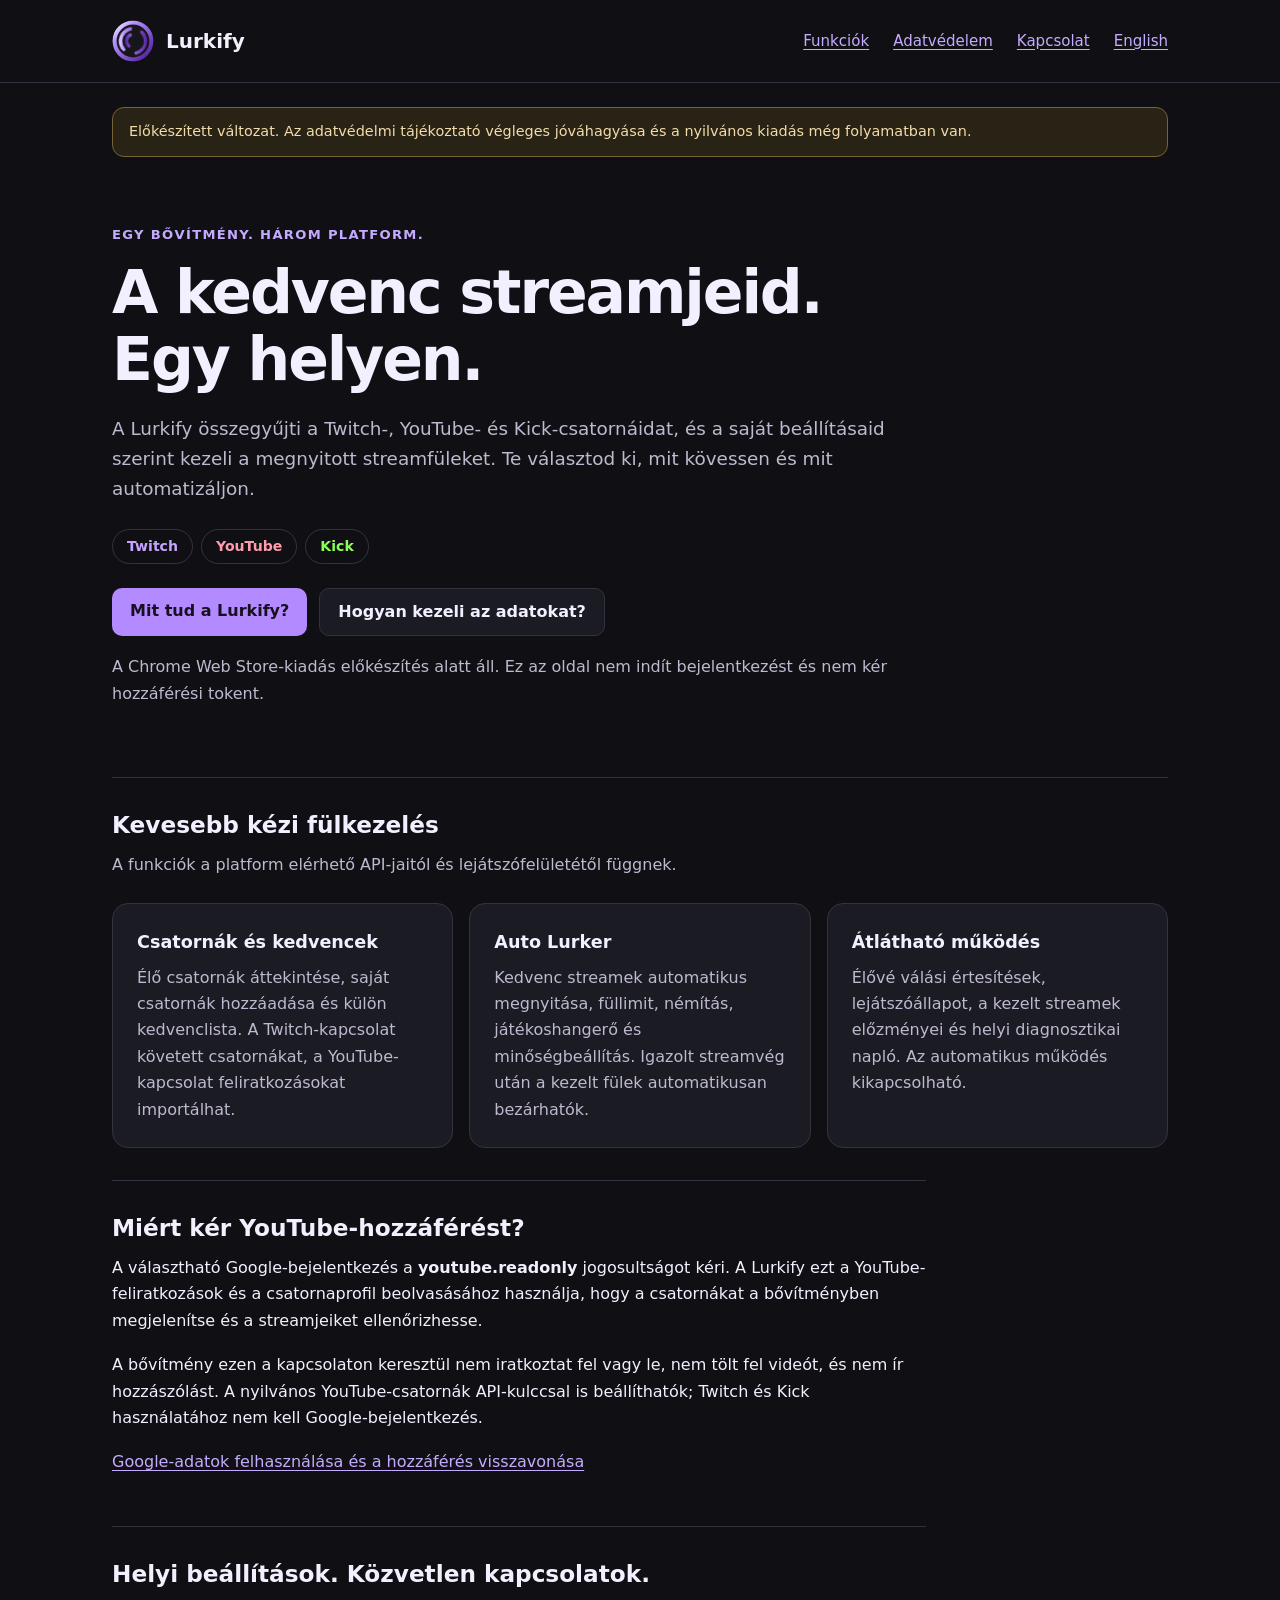
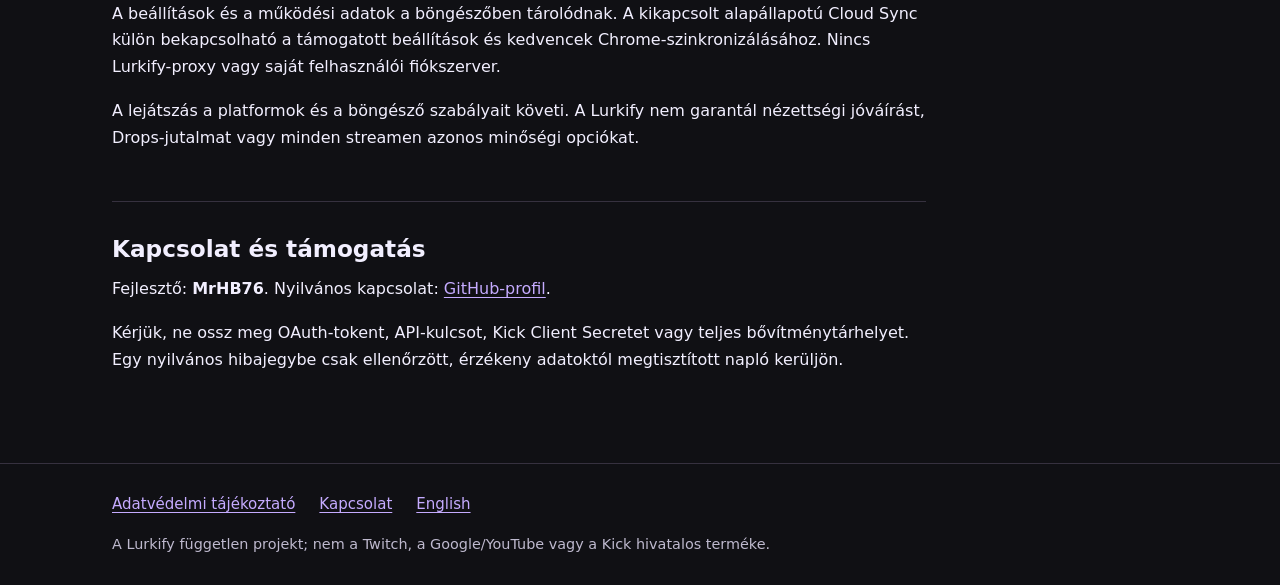
==== index.html @ 9ad795c5 "Add Lurkify website preview" ====
<!doctype html>
<html lang="hu">
<head>
  <meta charset="utf-8">
  <meta name="google-site-verification" content="Ak_EJOQAU0sR8zW3YfCiB4g4YT2cnSu3ITK-AH7gWXA" />
  <meta name="viewport" content="width=device-width, initial-scale=1">
  <meta name="description" content="Lurkify: Twitch-, YouTube- és Kick-streamek, kedvencek és automatikus streamfül-kezelés egy böngészőbővítményben.">
  <meta name="robots" content="noindex, follow">
  <meta name="referrer" content="no-referrer">
  <title>Lurkify — Streamek, egy helyen</title>
  <link rel="icon" href="logo.svg" type="image/svg+xml">
  <link rel="stylesheet" href="styles.css">
  <link rel="alternate" hreflang="en" href="en.html">
</head>
<body data-release-status="draft">
  <a class="skip-link" href="#main">Ugrás a tartalomra</a>
  <header class="site-header">
    <div class="shell header-inner">
      <a class="brand" href="index.html"><img src="logo.svg" alt="" width="42" height="42">Lurkify</a>
      <nav aria-label="Fő navigáció">
        <a href="#features">Funkciók</a><a href="privacy.html">Adatvédelem</a><a href="#contact">Kapcsolat</a>
        <a href="en.html" lang="en" hreflang="en">English</a>
      </nav>
    </div>
  </header>
  <main id="main" class="shell">
    <aside class="draft-notice">Előkészített változat. Az adatvédelmi tájékoztató végleges jóváhagyása és a nyilvános kiadás még folyamatban van.</aside>
    <section class="hero" aria-labelledby="hero-title">
      <span class="eyebrow">Egy bővítmény. Három platform.</span>
      <h1 id="hero-title">A kedvenc streamjeid.<br>Egy helyen.</h1>
      <p class="lead">A Lurkify összegyűjti a Twitch-, YouTube- és Kick-csatornáidat, és a saját beállításaid szerint kezeli a megnyitott streamfüleket. Te választod ki, mit kövessen és mit automatizáljon.</p>
      <div class="platforms" aria-label="Támogatott platformok"><span class="platform twitch">Twitch</span><span class="platform youtube">YouTube</span><span class="platform kick">Kick</span></div>
      <div class="actions"><a class="button" href="#features">Mit tud a Lurkify?</a><a class="button secondary" href="privacy.html">Hogyan kezeli az adatokat?</a></div>
      <p class="muted" style="margin-top: 18px">A Chrome Web Store-kiadás előkészítés alatt áll. Ez az oldal nem indít bejelentkezést és nem kér hozzáférési tokent.</p>
    </section>
    <section id="features" class="section" aria-labelledby="features-title">
      <h2 id="features-title">Kevesebb kézi fülkezelés</h2>
      <p class="muted">A funkciók a platform elérhető API-jaitól és lejátszófelületétől függnek.</p>
      <div class="grid">
        <article class="card"><h3>Csatornák és kedvencek</h3><p>Élő csatornák áttekintése, saját csatornák hozzáadása és külön kedvenclista. A Twitch-kapcsolat követett csatornákat, a YouTube-kapcsolat feliratkozásokat importálhat.</p></article>
        <article class="card"><h3>Auto Lurker</h3><p>Kedvenc streamek automatikus megnyitása, füllimit, némítás, játékoshangerő és minőségbeállítás. Igazolt streamvég után a kezelt fülek automatikusan bezárhatók.</p></article>
        <article class="card"><h3>Átlátható működés</h3><p>Élővé válási értesítések, lejátszóállapot, a kezelt streamek előzményei és helyi diagnosztikai napló. Az automatikus működés kikapcsolható.</p></article>
      </div>
    </section>
    <section class="section reading" aria-labelledby="google-title">
      <h2 id="google-title">Miért kér YouTube-hozzáférést?</h2>
      <p>A választható Google-bejelentkezés a <strong>youtube.readonly</strong> jogosultságot kéri. A Lurkify ezt a YouTube-feliratkozások és a csatornaprofil beolvasásához használja, hogy a csatornákat a bővítményben megjelenítse és a streamjeiket ellenőrizhesse.</p>
      <p>A bővítmény ezen a kapcsolaton keresztül nem iratkoztat fel vagy le, nem tölt fel videót, és nem ír hozzászólást. A nyilvános YouTube-csatornák API-kulccsal is beállíthatók; Twitch és Kick használatához nem kell Google-bejelentkezés.</p>
      <p><a href="privacy.html#google-data">Google-adatok felhasználása és a hozzáférés visszavonása</a></p>
    </section>
    <section class="section reading" aria-labelledby="local-title">
      <h2 id="local-title">Helyi beállítások. Közvetlen kapcsolatok.</h2>
      <p>A beállítások és a működési adatok a böngészőben tárolódnak. A kikapcsolt alapállapotú Cloud Sync külön bekapcsolható a támogatott beállítások és kedvencek Chrome-szinkronizálásához. Nincs Lurkify-proxy vagy saját felhasználói fiókszerver.</p>
      <p>A lejátszás a platformok és a böngésző szabályait követi. A Lurkify nem garantál nézettségi jóváírást, Drops-jutalmat vagy minden streamen azonos minőségi opciókat.</p>
    </section>
    <section id="contact" class="section reading" aria-labelledby="contact-title">
      <h2 id="contact-title">Kapcsolat és támogatás</h2>
      <p>Fejlesztő: <strong>MrHB76</strong>. Nyilvános kapcsolat: <a href="https://github.com/MrHB76">GitHub-profil</a>.</p>
      <p>Kérjük, ne ossz meg OAuth-tokent, API-kulcsot, Kick Client Secretet vagy teljes bővítménytárhelyet. Egy nyilvános hibajegybe csak ellenőrzött, érzékeny adatoktól megtisztított napló kerüljön.</p>
    </section>
  </main>
  <footer class="site-footer"><div class="shell"><nav aria-label="Lábléc"><a href="privacy.html">Adatvédelmi tájékoztató</a><a href="#contact">Kapcsolat</a><a href="en.html" lang="en">English</a></nav><p class="footer-note">A Lurkify független projekt; nem a Twitch, a Google/YouTube vagy a Kick hivatalos terméke.</p></div></footer>
</body>
</html>
---- styles.css ----
:root {
  color-scheme: dark;
  --bg: #101014;
  --panel: #1b1b23;
  --text: #f2efff;
  --muted: #beb9ce;
  --accent: #c5abff;
  --line: #36313f;
  font-family: system-ui, -apple-system, BlinkMacSystemFont, "Segoe UI", sans-serif;
  line-height: 1.65;
}
* { box-sizing: border-box; }
body { margin: 0; background: var(--bg); color: var(--text); }
a { color: var(--accent); text-underline-offset: .2em; }
a:hover { color: #fff; }
a:focus-visible { outline: 3px solid var(--accent); outline-offset: 5px; border-radius: 3px; }
.shell { width: min(100% - 40px, 1056px); margin-inline: auto; }
.site-header { border-bottom: 1px solid var(--line); }
.header-inner { display: flex; align-items: center; justify-content: space-between; gap: 24px; padding-block: 20px; }
.brand { display: inline-flex; align-items: center; gap: 12px; color: var(--text); font-size: 1.25rem; font-weight: 750; text-decoration: none; }
.brand img { display: block; width: 42px; height: 42px; }
nav { display: flex; align-items: center; flex-wrap: wrap; gap: 12px 24px; }
nav a { font-size: .94rem; }
.draft-notice { border: 1px solid #786335; border-radius: 12px; background: #292315; color: #f3dca9; padding: 12px 16px; margin-block: 24px; font-size: .9rem; }
.hero { padding-block: 40px 52px; max-width: 800px; }
.eyebrow { color: var(--accent); font-size: .82rem; font-weight: 750; letter-spacing: .1em; text-transform: uppercase; }
h1 { margin-block: 12px 20px; font-size: clamp(2.1rem, 5.4vw, 3.75rem); line-height: 1.12; letter-spacing: -.035em; text-wrap: balance; }
h2 { font-size: 1.45rem; line-height: 1.3; margin-block: 0 12px; }
h3 { font-size: 1.1rem; margin-block: 0 8px; }
p { margin-block: 0 18px; }
.lead { max-width: 70ch; font-size: 1.15rem; color: var(--muted); }
.platforms { display: flex; flex-wrap: wrap; gap: 8px; margin-block: 24px; }
.platform { border: 1px solid var(--line); border-radius: 99px; padding: 5px 14px; font-size: .88rem; font-weight: 650; }
.twitch { color: #c7a3ff; }
.youtube { color: #ff9bad; }
.kick { color: #8aff56; }
.actions { display: flex; flex-wrap: wrap; gap: 12px; }
.button { display: inline-block; padding: 10px 18px; background: #b38aff; color: #171020; border-radius: 10px; text-decoration: none; font-weight: 700; }
.button:hover { background: #d3baff; color: #171020; }
.button.secondary { background: var(--panel); border: 1px solid var(--line); color: var(--text); }
.section { padding-block: 32px; border-top: 1px solid var(--line); }
.grid { display: grid; grid-template-columns: repeat(3, minmax(0, 1fr)); gap: 16px; margin-top: 24px; }
.card { background: var(--panel); border: 1px solid var(--line); border-radius: 16px; padding: 24px; }
.card p:last-child { margin: 0; }
.muted, .card p, .footer-note { color: var(--muted); }
.reading { max-width: 80ch; }
.reading h1 { font-size: clamp(2rem, 5vw, 3rem); }
.reading section { padding-top: 24px; }
ul, ol { padding-left: 1.4em; }
li { padding-left: .2em; margin-block: 8px; }
.policy-facts { padding: 18px 22px; border: 1px solid var(--line); border-radius: 12px; background: var(--panel); }
.policy-facts p:last-child { margin: 0; }
.site-footer { margin-top: 40px; padding-block: 28px; border-top: 1px solid var(--line); font-size: .9rem; }
.site-footer nav { margin-bottom: 16px; }
.site-footer p:last-child { margin: 0; }
.skip-link { position: absolute; top: 10px; left: 10px; padding: 10px 16px; background: var(--panel); z-index: 1; transform: translateY(-200%); }
.skip-link:focus { transform: translateY(0); }
img { max-width: 100%; }
main, section, .card, nav a, p, li { overflow-wrap: anywhere; }
@media (max-width: 720px) {
  .header-inner { align-items: flex-start; flex-direction: column; gap: 14px; }
  .grid { grid-template-columns: 1fr; }
  .hero { padding-block: 24px 36px; }
  .card { padding: 20px; }
}
@media (prefers-reduced-motion: reduce) {
  *, *::before, *::after { animation: none !important; transition: none !important; scroll-behavior: auto !important; }
}
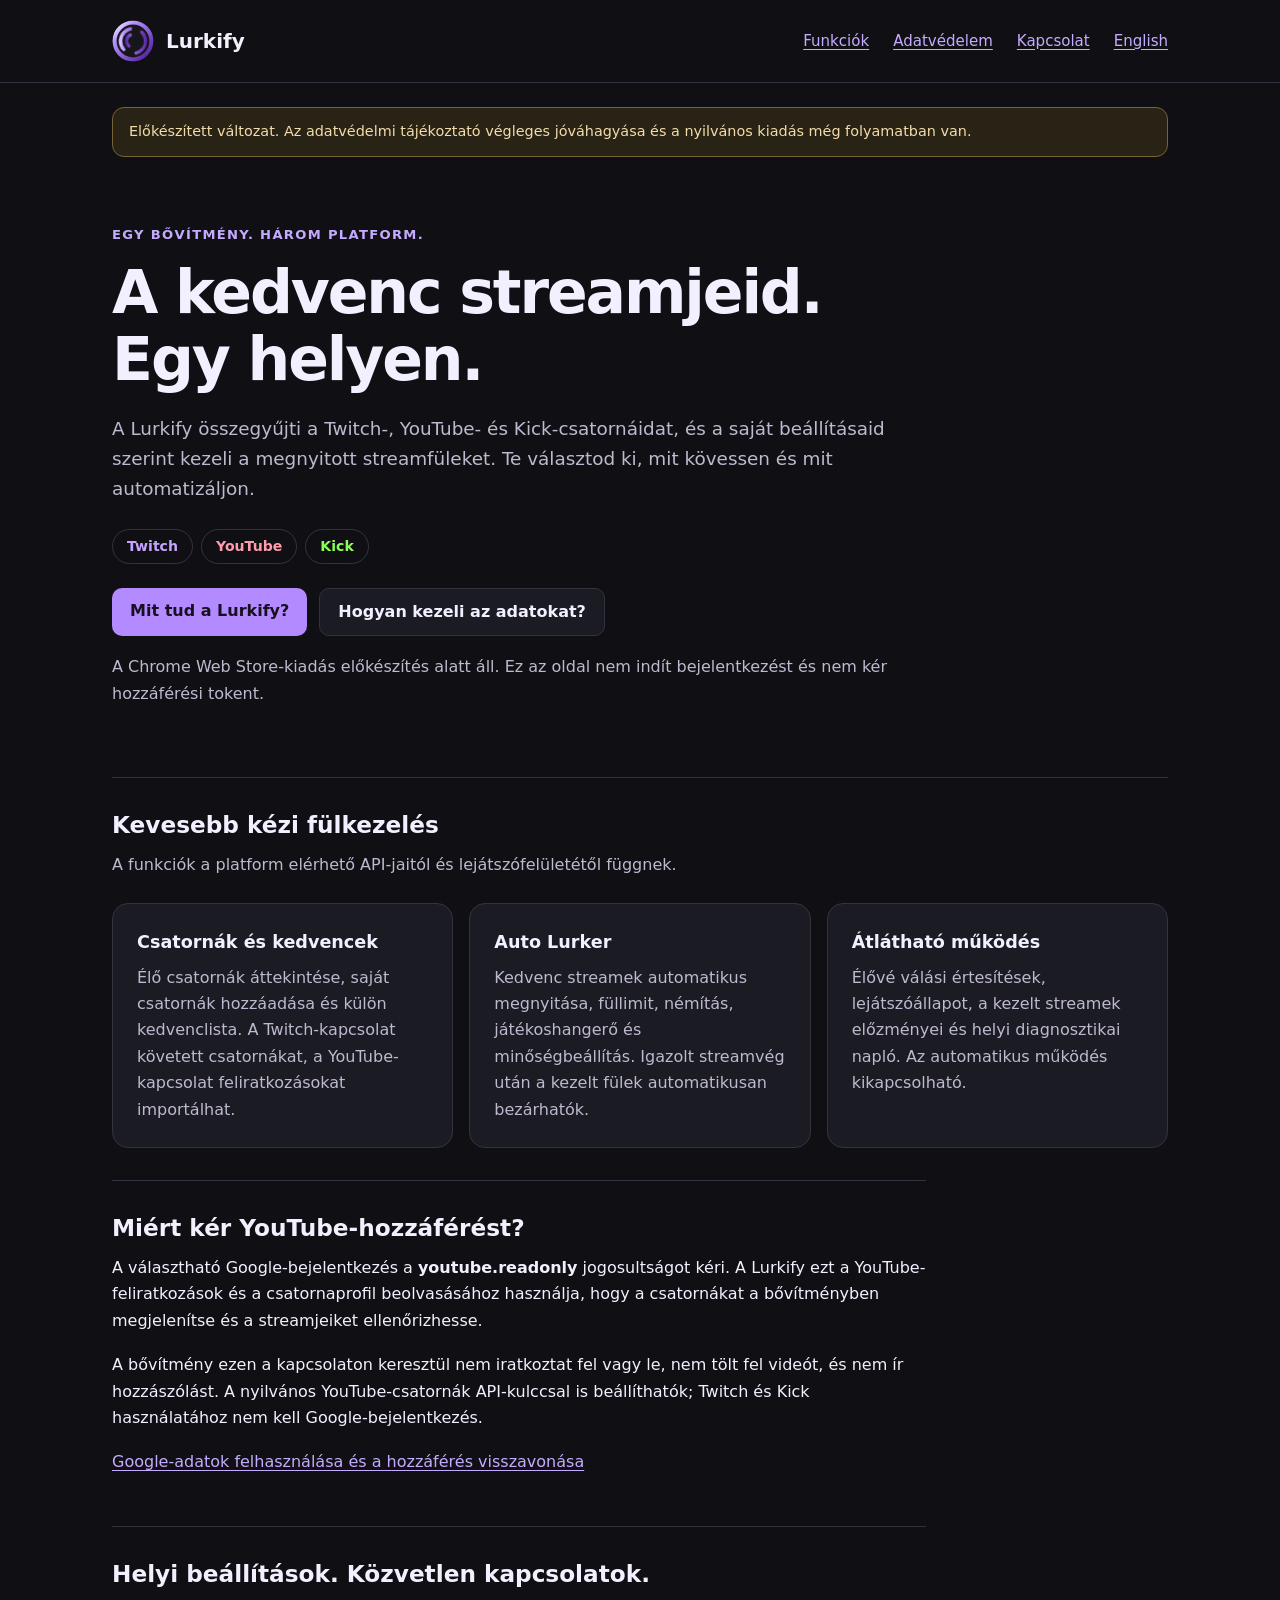
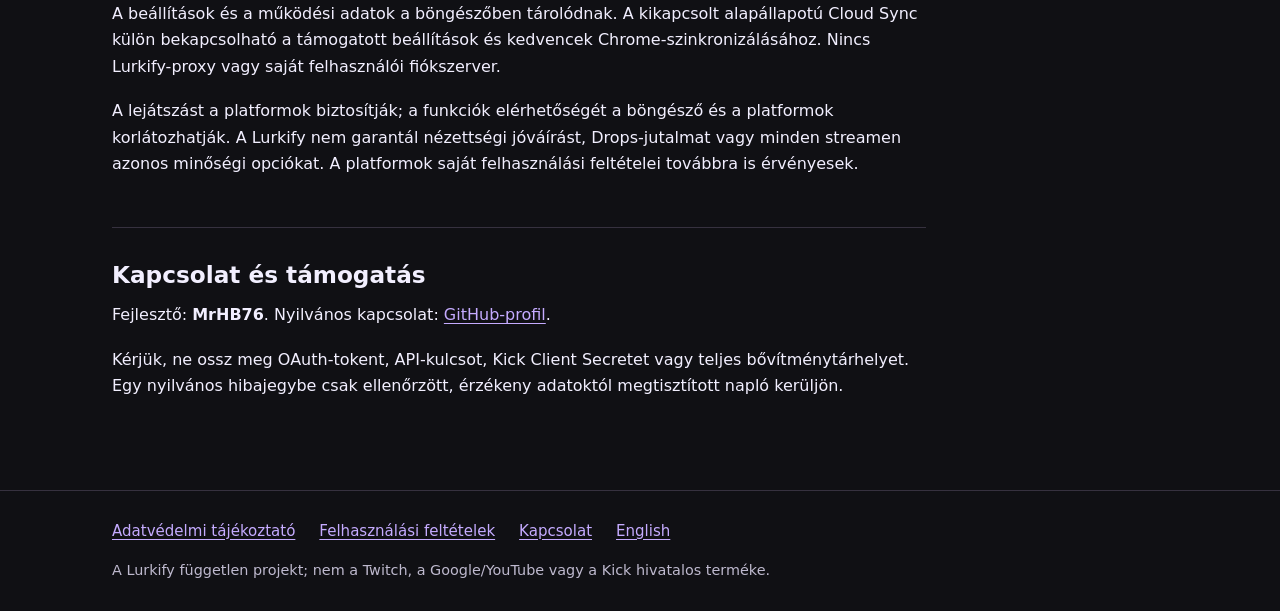
==== commit 2297135f: "Update website and add terms drafts" ====
--- a/index.html
+++ b/index.html
@@ -51,7 +51,7 @@
     <section class="section reading" aria-labelledby="local-title">
       <h2 id="local-title">Helyi beállítások. Közvetlen kapcsolatok.</h2>
       <p>A beállítások és a működési adatok a böngészőben tárolódnak. A kikapcsolt alapállapotú Cloud Sync külön bekapcsolható a támogatott beállítások és kedvencek Chrome-szinkronizálásához. Nincs Lurkify-proxy vagy saját felhasználói fiókszerver.</p>
-      <p>A lejátszás a platformok és a böngésző szabályait követi. A Lurkify nem garantál nézettségi jóváírást, Drops-jutalmat vagy minden streamen azonos minőségi opciókat.</p>
+      <p>A lejátszást a platformok biztosítják; a funkciók elérhetőségét a böngésző és a platformok korlátozhatják. A Lurkify nem garantál nézettségi jóváírást, Drops-jutalmat vagy minden streamen azonos minőségi opciókat. A platformok saját felhasználási feltételei továbbra is érvényesek.</p>
     </section>
     <section id="contact" class="section reading" aria-labelledby="contact-title">
       <h2 id="contact-title">Kapcsolat és támogatás</h2>
@@ -59,6 +59,6 @@
       <p>Kérjük, ne ossz meg OAuth-tokent, API-kulcsot, Kick Client Secretet vagy teljes bővítménytárhelyet. Egy nyilvános hibajegybe csak ellenőrzött, érzékeny adatoktól megtisztított napló kerüljön.</p>
     </section>
   </main>
-  <footer class="site-footer"><div class="shell"><nav aria-label="Lábléc"><a href="privacy.html">Adatvédelmi tájékoztató</a><a href="#contact">Kapcsolat</a><a href="en.html" lang="en">English</a></nav><p class="footer-note">A Lurkify független projekt; nem a Twitch, a Google/YouTube vagy a Kick hivatalos terméke.</p></div></footer>
+  <footer class="site-footer"><div class="shell"><nav aria-label="Lábléc"><a href="privacy.html">Adatvédelmi tájékoztató</a><a href="terms.html">Felhasználási feltételek</a><a href="#contact">Kapcsolat</a><a href="en.html" lang="en">English</a></nav><p class="footer-note">A Lurkify független projekt; nem a Twitch, a Google/YouTube vagy a Kick hivatalos terméke.</p></div></footer>
 </body>
 </html>
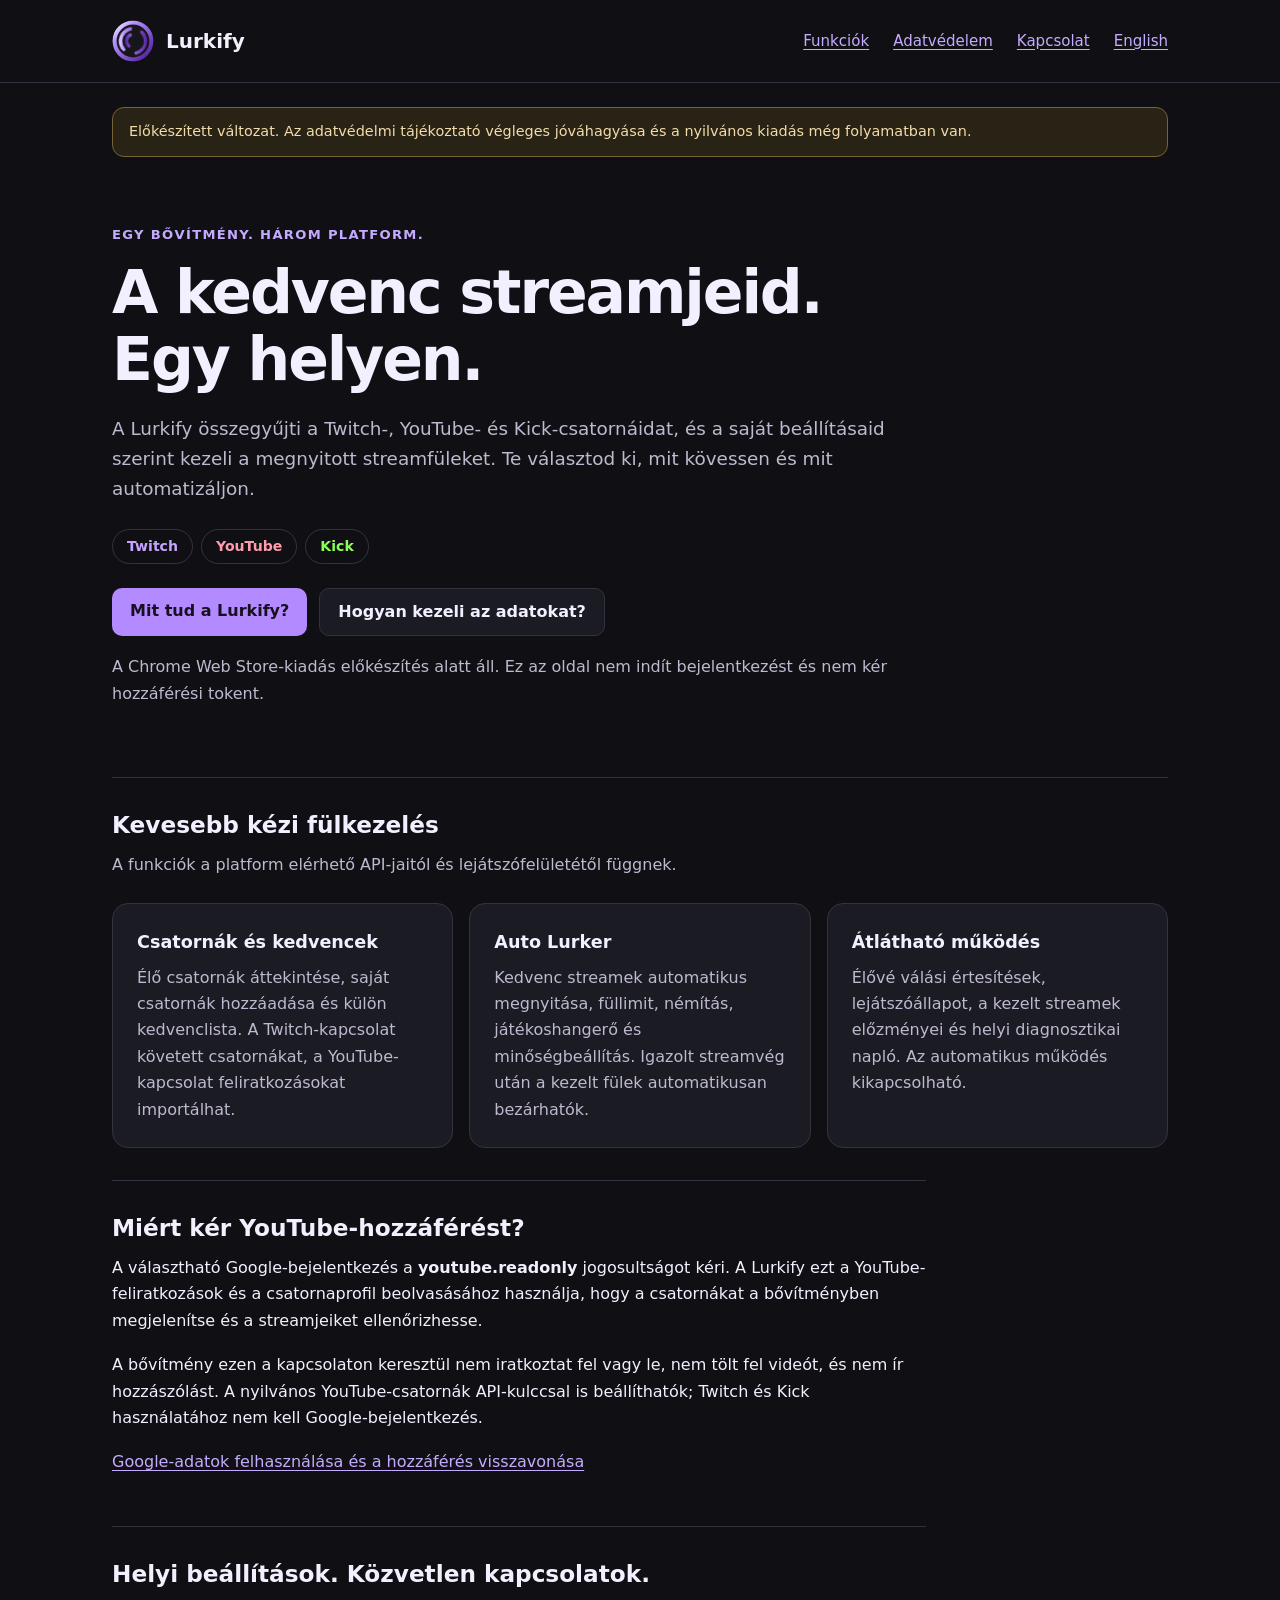
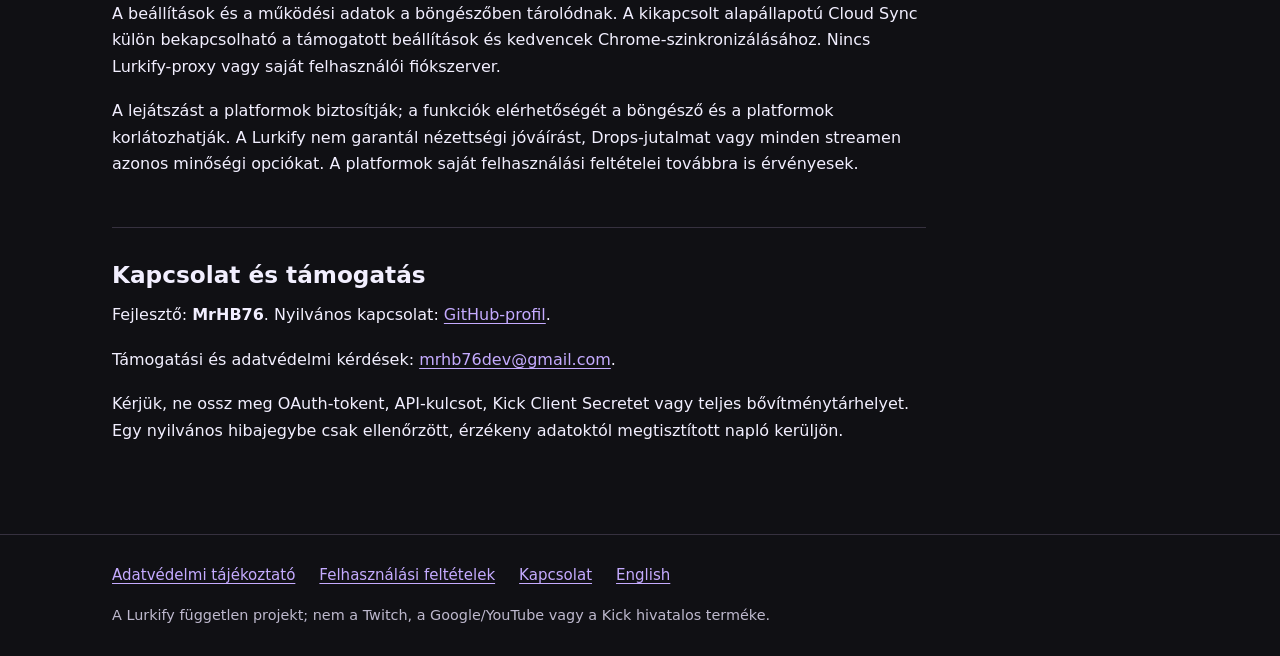
==== commit 5996abab: "Update website titles and contact email" ====
--- a/index.html
+++ b/index.html
@@ -7,7 +7,7 @@
   <meta name="description" content="Lurkify: Twitch-, YouTube- és Kick-streamek, kedvencek és automatikus streamfül-kezelés egy böngészőbővítményben.">
   <meta name="robots" content="noindex, follow">
   <meta name="referrer" content="no-referrer">
-  <title>Lurkify — Streamek, egy helyen</title>
+  <title>Lurkify | Streamek, egy helyen</title>
   <link rel="icon" href="logo.svg" type="image/svg+xml">
   <link rel="stylesheet" href="styles.css">
   <link rel="alternate" hreflang="en" href="en.html">
@@ -56,6 +56,7 @@
     <section id="contact" class="section reading" aria-labelledby="contact-title">
       <h2 id="contact-title">Kapcsolat és támogatás</h2>
       <p>Fejlesztő: <strong>MrHB76</strong>. Nyilvános kapcsolat: <a href="https://github.com/MrHB76">GitHub-profil</a>.</p>
+      <p>Támogatási és adatvédelmi kérdések: <a class="contact-email" href="mailto:mrhb76dev@gmail.com">mrhb76dev@gmail.com</a>.</p>
       <p>Kérjük, ne ossz meg OAuth-tokent, API-kulcsot, Kick Client Secretet vagy teljes bővítménytárhelyet. Egy nyilvános hibajegybe csak ellenőrzött, érzékeny adatoktól megtisztított napló kerüljön.</p>
     </section>
   </main>
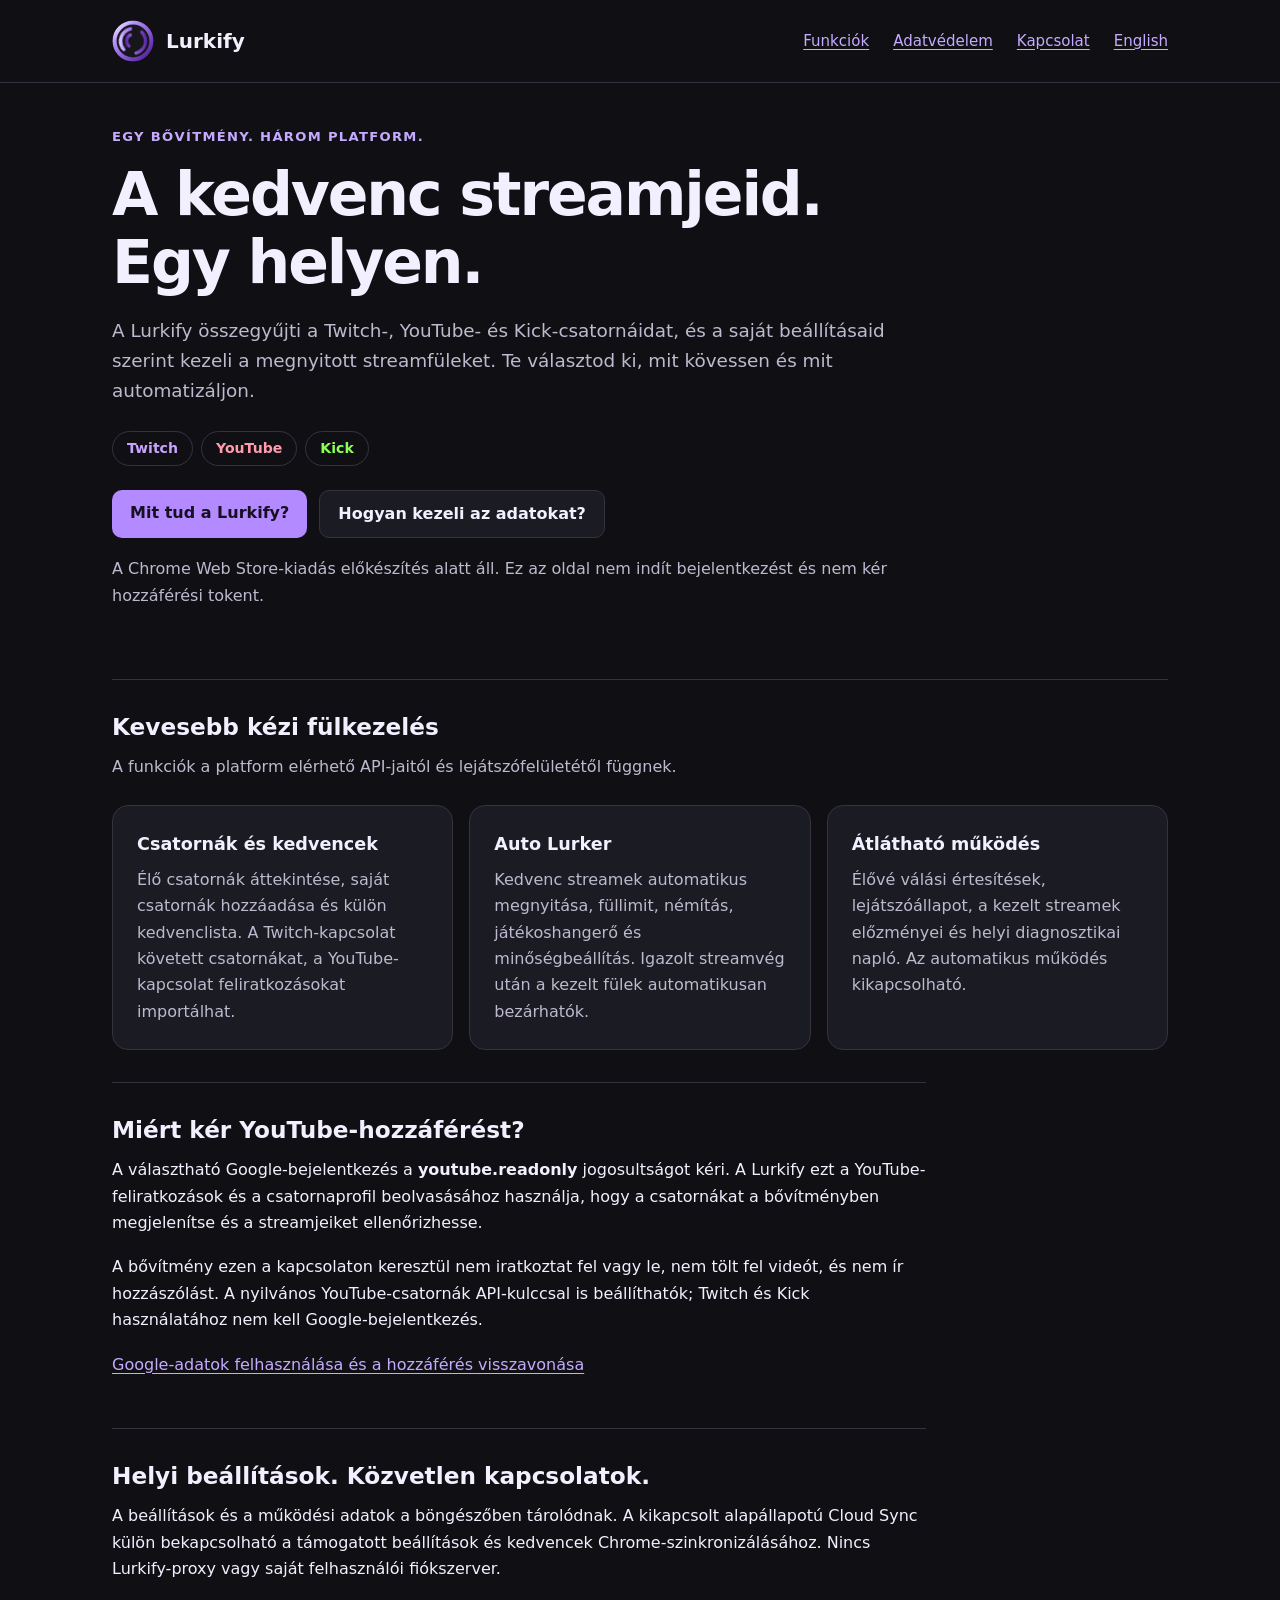
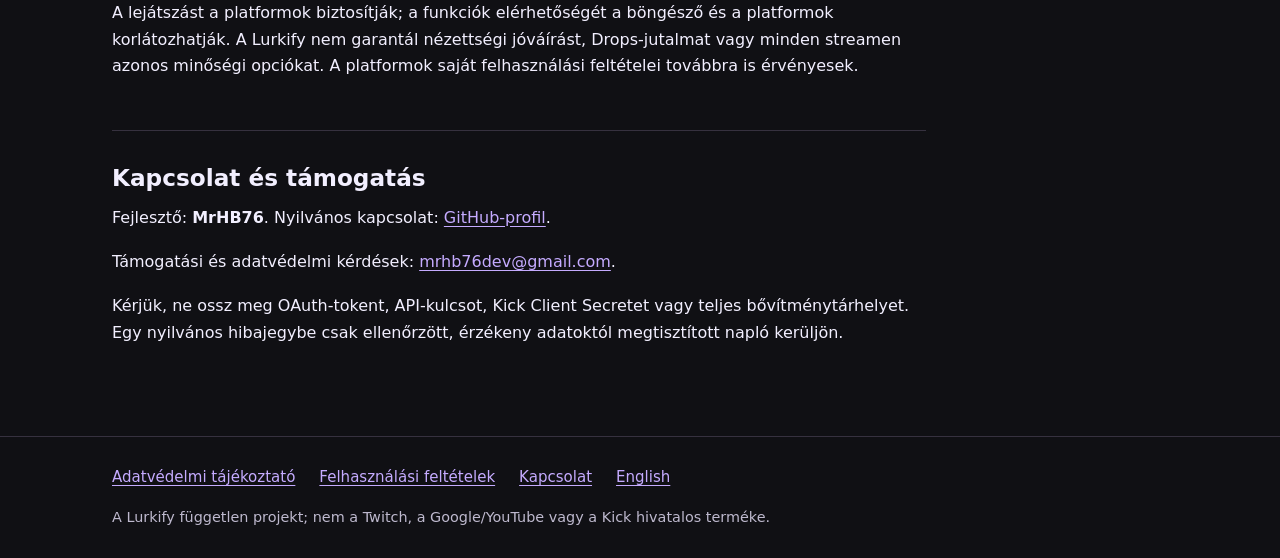
==== commit 23558cdb: "Finalize privacy policy and terms for 0.9.0 Publish approved 2026-10-12 documents." ====
--- a/index.html
+++ b/index.html
@@ -5,14 +5,14 @@
   <meta name="google-site-verification" content="Ak_EJOQAU0sR8zW3YfCiB4g4YT2cnSu3ITK-AH7gWXA" />
   <meta name="viewport" content="width=device-width, initial-scale=1">
   <meta name="description" content="Lurkify: Twitch-, YouTube- és Kick-streamek, kedvencek és automatikus streamfül-kezelés egy böngészőbővítményben.">
-  <meta name="robots" content="noindex, follow">
+  <meta name="robots" content="index, follow">
   <meta name="referrer" content="no-referrer">
   <title>Lurkify | Streamek, egy helyen</title>
   <link rel="icon" href="logo.svg" type="image/svg+xml">
   <link rel="stylesheet" href="styles.css">
   <link rel="alternate" hreflang="en" href="en.html">
 </head>
-<body data-release-status="draft">
+<body data-release-status="published">
   <a class="skip-link" href="#main">Ugrás a tartalomra</a>
   <header class="site-header">
     <div class="shell header-inner">
@@ -24,7 +24,6 @@
     </div>
   </header>
   <main id="main" class="shell">
-    <aside class="draft-notice">Előkészített változat. Az adatvédelmi tájékoztató végleges jóváhagyása és a nyilvános kiadás még folyamatban van.</aside>
     <section class="hero" aria-labelledby="hero-title">
       <span class="eyebrow">Egy bővítmény. Három platform.</span>
       <h1 id="hero-title">A kedvenc streamjeid.<br>Egy helyen.</h1>
